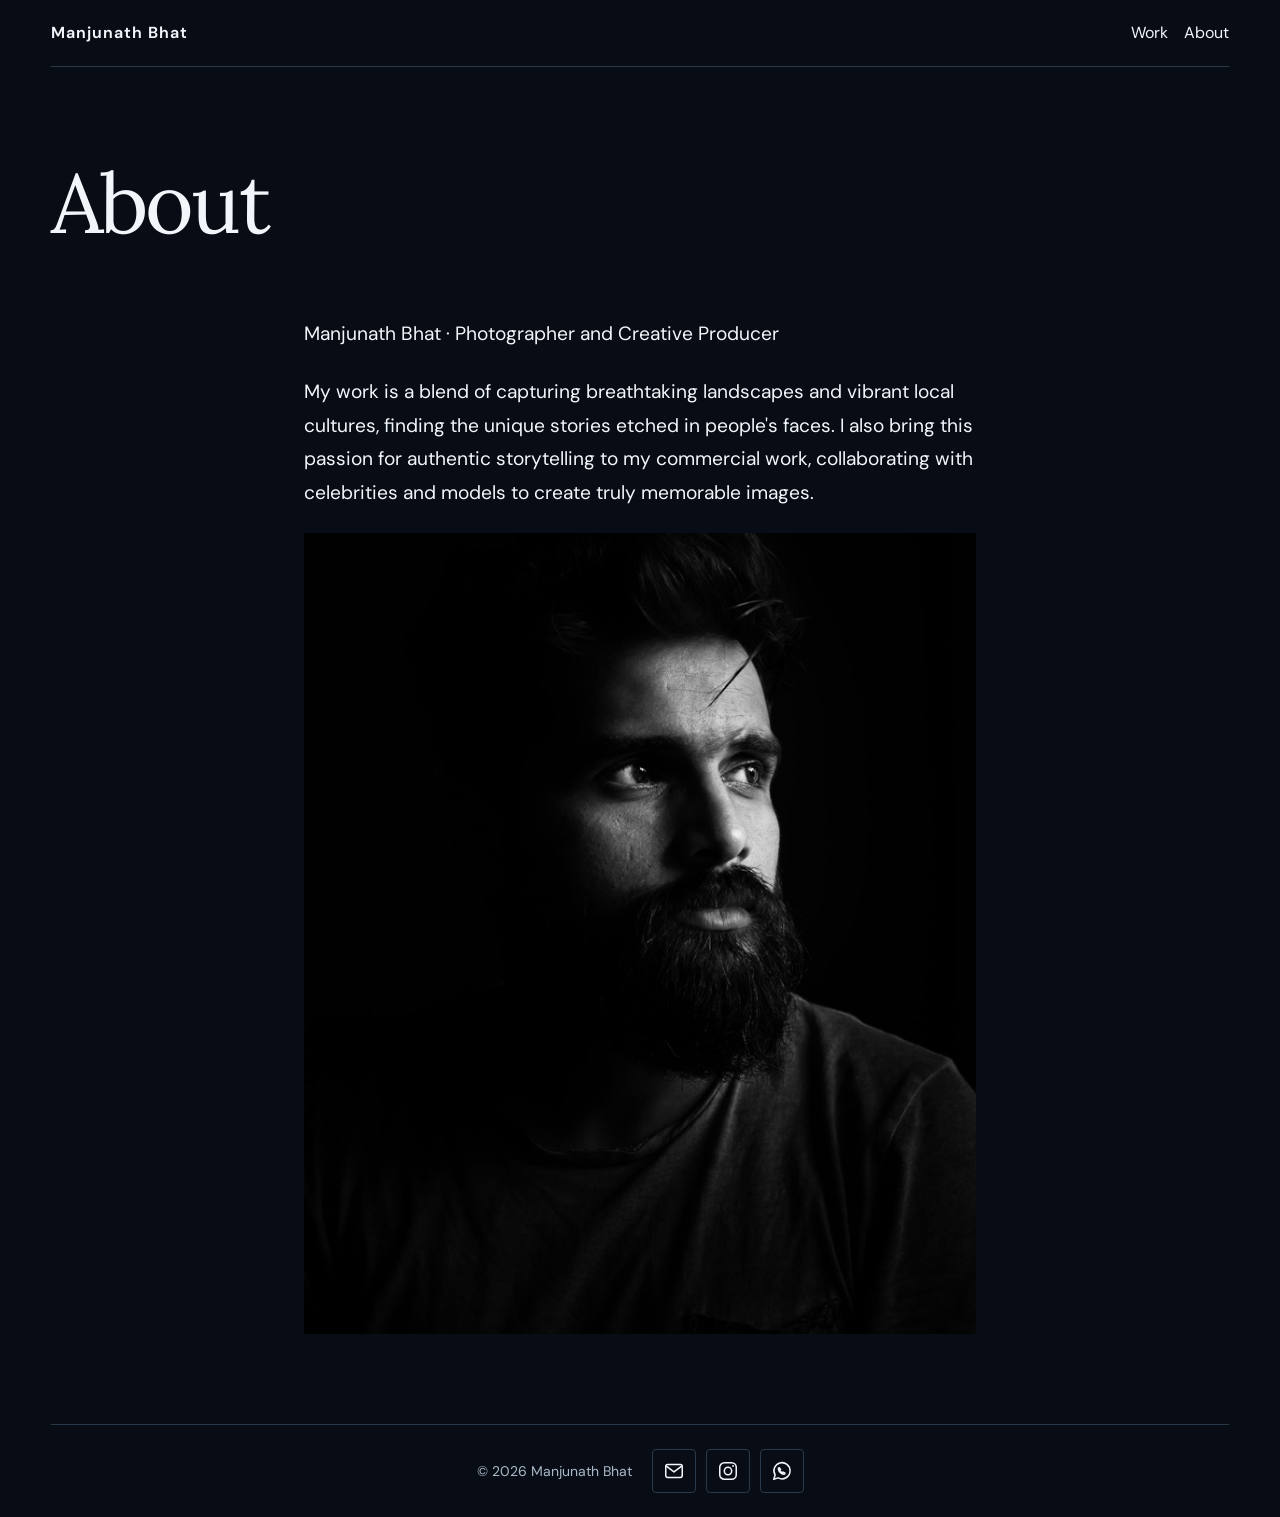
==== about/index.html @ da2486ea "Updated from Publii" ====
<!doctype html><html lang="en-in"><head><meta charset="utf-8"><meta name="viewport" content="width=device-width,initial-scale=1"><title>About - Manjunath Bhat</title><meta name="description" content="Manjunath Bhat · Photographer and Creative Producer My work is a blend of capturing breathtaking landscapes and vibrant local cultures, finding the unique stories etched in people&#x27;s faces. I also bring this passion for authentic storytelling to my commercial work, collaborating with celebrities and models&amp;hellip;"><link rel="canonical" href="https://vinayakakv.github.io/manz-photography/about/"><meta property="og:title" content="About"><meta property="og:site_name" content="Manjunath Bhat"><meta property="og:description" content="Manjunath Bhat · Photographer and Creative Producer My work is a blend of capturing breathtaking landscapes and vibrant local cultures, finding the unique stories etched in people&#x27;s faces. I also bring this passion for authentic storytelling to my commercial work, collaborating with celebrities and models&amp;hellip;"><meta property="og:url" content="https://vinayakakv.github.io/manz-photography/about/"><meta property="og:type" content="article"><script type="application/ld+json">{"@context":"http://schema.org","@type":"Article","mainEntityOfPage":{"@type":"WebPage","@id":"https://vinayakakv.github.io/manz-photography/about/"},"headline":"About","datePublished":"2026-11-22T21:52+05:30","dateModified":"2026-11-22T21:52+05:30","description":"Manjunath Bhat · Photographer and Creative Producer My work is a blend of capturing breathtaking landscapes and vibrant local cultures, finding the unique stories etched in people's faces. I also bring this passion for authentic storytelling to my commercial work, collaborating with celebrities and models&hellip;","author":{"@type":"Person","name":"Manjunath Bhat"},"publisher":{"@type":"Organization","name":"Manjunath Bhat"}}</script><link rel="stylesheet" href="https://vinayakakv.github.io/manz-photography/assets/css/style.css?v&#x3D;6445392e3e506c44753714ee57404870"><meta name="generator" content="Publii Open-Source CMS for Static Site"></head><body><a class="skip-link" href="#main">Skip to content</a><header class="site-header site-width"><a class="site-name" href="https://vinayakakv.github.io/manz-photography/">Manjunath Bhat</a><nav class="site-navigation" aria-label="Main navigation"><ul class="site-navigation__list"><li><a href="https://vinayakakv.github.io/manz-photography/work/">Work</a></li><li><a href="https://vinayakakv.github.io/manz-photography/about/">About</a></li></ul></nav></header><main id="main" class="site-width"><article><header class="page-intro"><h1>About</h1></header><div class="expedition-body portfolio-page__body"><p>Manjunath Bhat · Photographer and Creative Producer</p><p>My work is a blend of capturing breathtaking landscapes and vibrant local cultures, finding the unique stories etched in people's faces. I also bring this passion for authentic storytelling to my commercial work, collaborating with celebrities and models to create truly memorable images.</p><div class="gallery-wrapper"><div class="gallery" data-columns="1"><figure class="gallery__item"><a href="https://vinayakakv.github.io/manz-photography/media/posts/8/gallery/about-01.jpg" data-size="1280x1525"><img loading="lazy" src="https://vinayakakv.github.io/manz-photography/media/posts/8/gallery/about-01-thumbnail.jpg" height="858" width="720" alt="Black-and-white portrait of Manjunath Bhat"></a></figure></div></div></div></article></main><footer class="site-footer site-width"><p>&copy; 2026 Manjunath Bhat</p><ul class="contact-links" aria-label="Contact links"><li><a href="mailto:manzfotography@gmail.com" aria-label="Email" title="Email"><svg viewBox="0 0 24 24" aria-hidden="true" focusable="false"><rect x="3" y="5" width="18" height="14" rx="2"/><path d="m4 7 8 6 8-6"/></svg></a></li><li><a href="https://www.instagram.com/manz_fotography" aria-label="Instagram" title="Instagram"><svg viewBox="0 0 24 24" aria-hidden="true" focusable="false"><rect x="3" y="3" width="18" height="18" rx="5"/><circle cx="12" cy="12" r="4"/><circle cx="17.5" cy="6.5" r="1" fill="currentColor" stroke="none"/></svg></a></li><li><a href="https://wa.me/919986146924" aria-label="Chat on WhatsApp" title="WhatsApp"><svg viewBox="0 0 24 24" aria-hidden="true" focusable="false"><path d="M20.8 11.8a8.8 8.8 0 0 1-13 7.7L3 21l1.5-4.7a8.8 8.8 0 1 1 16.3-4.5Z"/><path d="M9 8.4c-.6 0-1 .5-1 1.1 0 2.6 3.4 6 6 6 .7 0 1.2-.5 1.2-1.1l-2-1.2-.8.8a7.5 7.5 0 0 1-2.8-2.8l.8-.8L9 8.4Z"/></svg></a></li></ul></footer><dialog class="gallery-lightbox" aria-label="Photo gallery"><div class="gallery-lightbox__toolbar"><span class="gallery-lightbox__status" role="status" aria-atomic="true"></span><form method="dialog"><button class="gallery-lightbox__button" type="submit" autofocus>Close</button></form></div><figure class="gallery-lightbox__photo"><img alt=""><figcaption hidden></figcaption></figure><div class="gallery-lightbox__navigation" hidden><button class="gallery-lightbox__button" type="button" data-step="-1">Previous</button> <button class="gallery-lightbox__button" type="button" data-step="1">Next</button></div></dialog><script defer="defer" src="https://vinayakakv.github.io/manz-photography/assets/js/masonry.js?v&#x3D;1c2d0422f53501d227381b5d76f592fc"></script><script defer="defer" src="https://vinayakakv.github.io/manz-photography/assets/js/gallery-lightbox.js?v&#x3D;3862827126931f8d3665275a5302e792"></script></body></html>
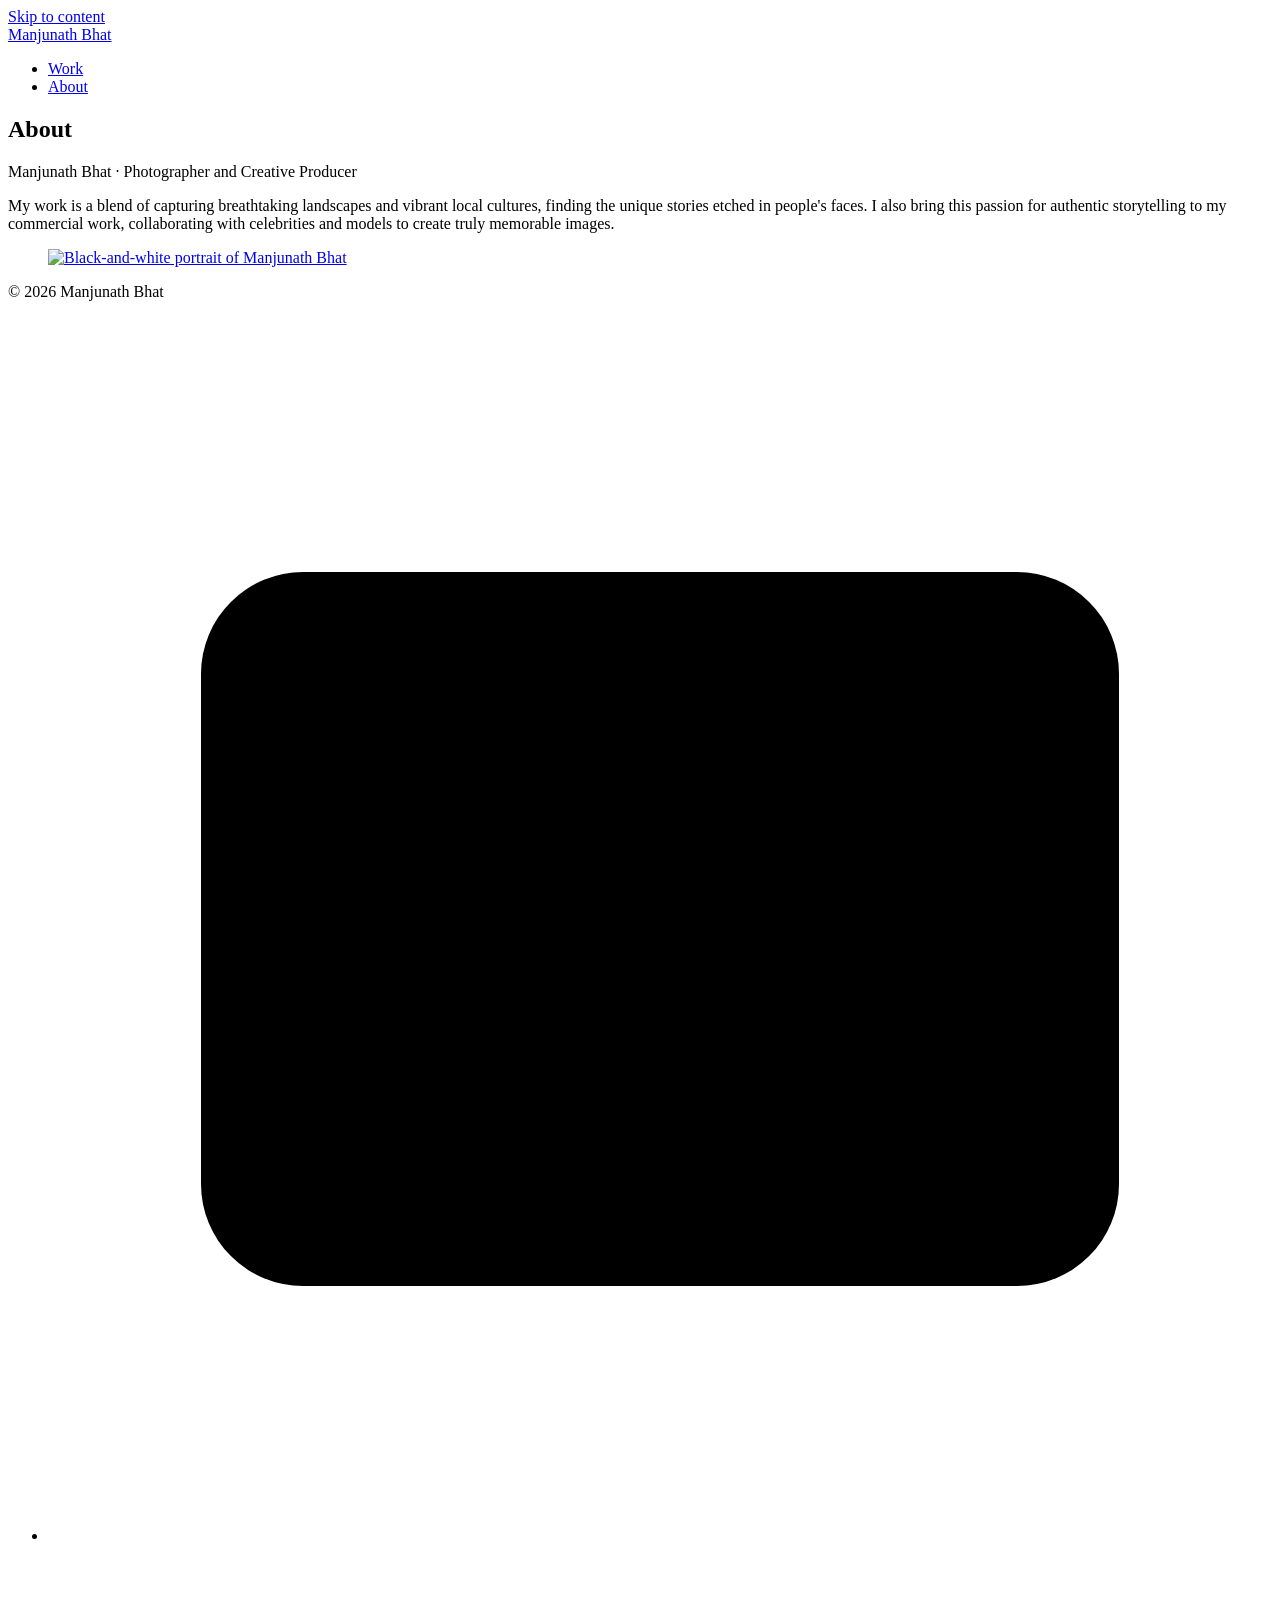
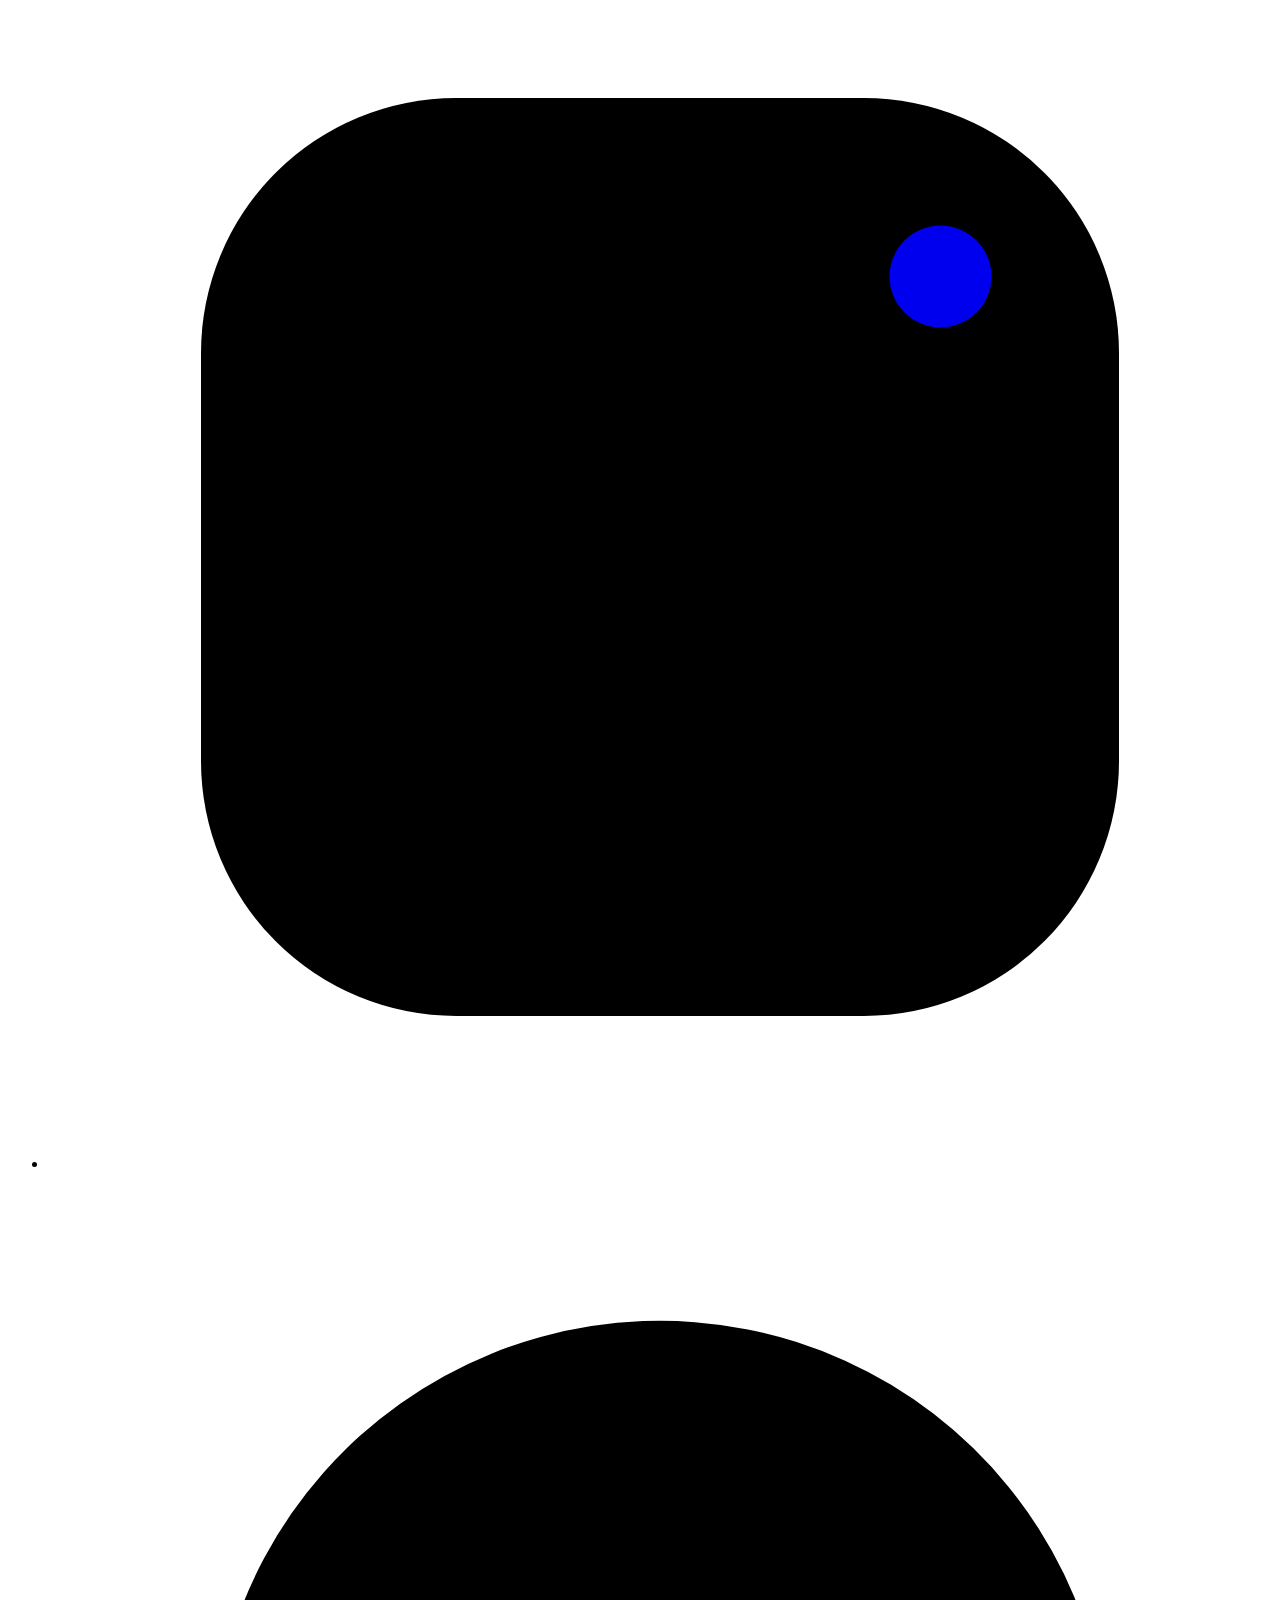
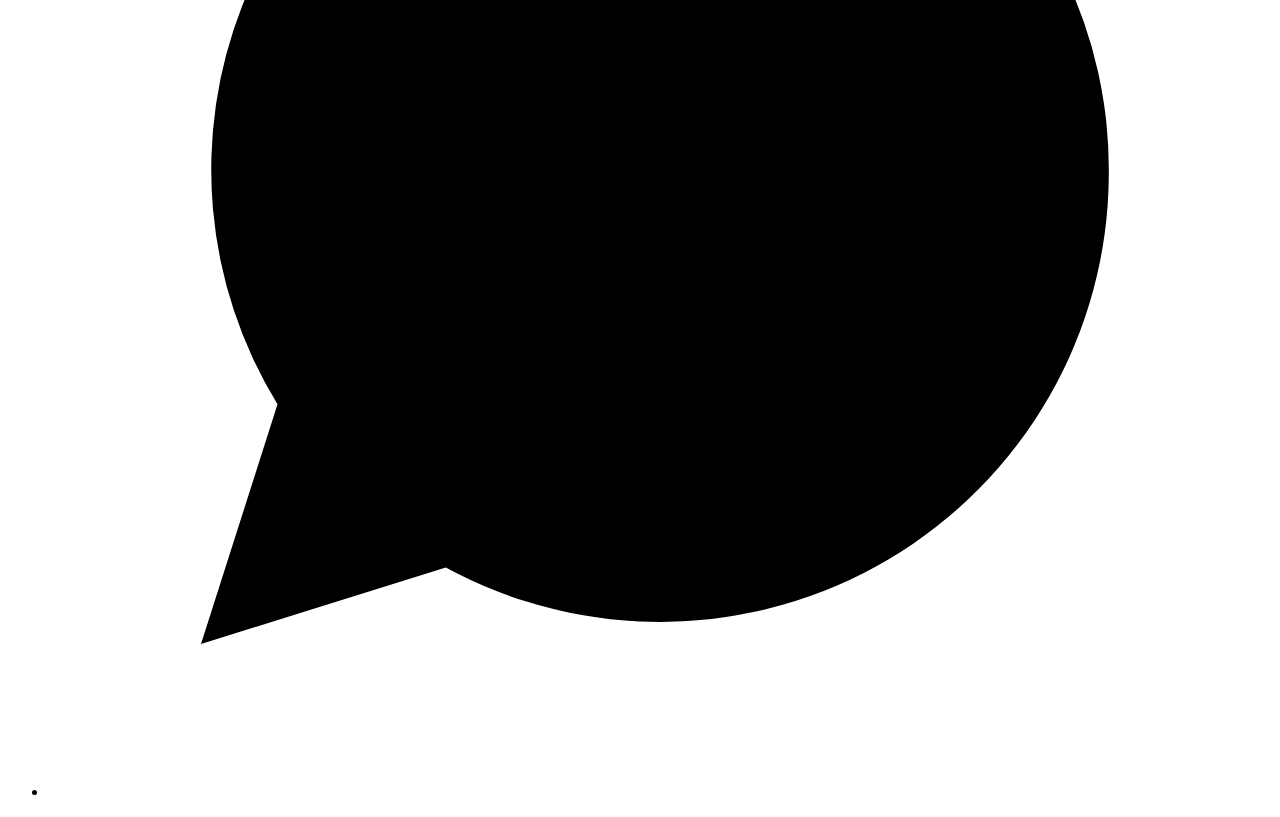
==== commit d89400ef: "Updated from Publii" ====
--- a/about/index.html
+++ b/about/index.html
@@ -1 +1 @@
-<!doctype html><html lang="en-in"><head><meta charset="utf-8"><meta name="viewport" content="width=device-width,initial-scale=1"><title>About - Manjunath Bhat</title><meta name="description" content="Manjunath Bhat · Photographer and Creative Producer My work is a blend of capturing breathtaking landscapes and vibrant local cultures, finding the unique stories etched in people&#x27;s faces. I also bring this passion for authentic storytelling to my commercial work, collaborating with celebrities and models&amp;hellip;"><link rel="canonical" href="https://vinayakakv.github.io/manz-photography/about/"><meta property="og:title" content="About"><meta property="og:site_name" content="Manjunath Bhat"><meta property="og:description" content="Manjunath Bhat · Photographer and Creative Producer My work is a blend of capturing breathtaking landscapes and vibrant local cultures, finding the unique stories etched in people&#x27;s faces. I also bring this passion for authentic storytelling to my commercial work, collaborating with celebrities and models&amp;hellip;"><meta property="og:url" content="https://vinayakakv.github.io/manz-photography/about/"><meta property="og:type" content="article"><script type="application/ld+json">{"@context":"http://schema.org","@type":"Article","mainEntityOfPage":{"@type":"WebPage","@id":"https://vinayakakv.github.io/manz-photography/about/"},"headline":"About","datePublished":"2026-11-22T21:52+05:30","dateModified":"2026-11-22T21:52+05:30","description":"Manjunath Bhat · Photographer and Creative Producer My work is a blend of capturing breathtaking landscapes and vibrant local cultures, finding the unique stories etched in people's faces. I also bring this passion for authentic storytelling to my commercial work, collaborating with celebrities and models&hellip;","author":{"@type":"Person","name":"Manjunath Bhat"},"publisher":{"@type":"Organization","name":"Manjunath Bhat"}}</script><link rel="stylesheet" href="https://vinayakakv.github.io/manz-photography/assets/css/style.css?v&#x3D;6445392e3e506c44753714ee57404870"><meta name="generator" content="Publii Open-Source CMS for Static Site"></head><body><a class="skip-link" href="#main">Skip to content</a><header class="site-header site-width"><a class="site-name" href="https://vinayakakv.github.io/manz-photography/">Manjunath Bhat</a><nav class="site-navigation" aria-label="Main navigation"><ul class="site-navigation__list"><li><a href="https://vinayakakv.github.io/manz-photography/work/">Work</a></li><li><a href="https://vinayakakv.github.io/manz-photography/about/">About</a></li></ul></nav></header><main id="main" class="site-width"><article><header class="page-intro"><h1>About</h1></header><div class="expedition-body portfolio-page__body"><p>Manjunath Bhat · Photographer and Creative Producer</p><p>My work is a blend of capturing breathtaking landscapes and vibrant local cultures, finding the unique stories etched in people's faces. I also bring this passion for authentic storytelling to my commercial work, collaborating with celebrities and models to create truly memorable images.</p><div class="gallery-wrapper"><div class="gallery" data-columns="1"><figure class="gallery__item"><a href="https://vinayakakv.github.io/manz-photography/media/posts/8/gallery/about-01.jpg" data-size="1280x1525"><img loading="lazy" src="https://vinayakakv.github.io/manz-photography/media/posts/8/gallery/about-01-thumbnail.jpg" height="858" width="720" alt="Black-and-white portrait of Manjunath Bhat"></a></figure></div></div></div></article></main><footer class="site-footer site-width"><p>&copy; 2026 Manjunath Bhat</p><ul class="contact-links" aria-label="Contact links"><li><a href="mailto:manzfotography@gmail.com" aria-label="Email" title="Email"><svg viewBox="0 0 24 24" aria-hidden="true" focusable="false"><rect x="3" y="5" width="18" height="14" rx="2"/><path d="m4 7 8 6 8-6"/></svg></a></li><li><a href="https://www.instagram.com/manz_fotography" aria-label="Instagram" title="Instagram"><svg viewBox="0 0 24 24" aria-hidden="true" focusable="false"><rect x="3" y="3" width="18" height="18" rx="5"/><circle cx="12" cy="12" r="4"/><circle cx="17.5" cy="6.5" r="1" fill="currentColor" stroke="none"/></svg></a></li><li><a href="https://wa.me/919986146924" aria-label="Chat on WhatsApp" title="WhatsApp"><svg viewBox="0 0 24 24" aria-hidden="true" focusable="false"><path d="M20.8 11.8a8.8 8.8 0 0 1-13 7.7L3 21l1.5-4.7a8.8 8.8 0 1 1 16.3-4.5Z"/><path d="M9 8.4c-.6 0-1 .5-1 1.1 0 2.6 3.4 6 6 6 .7 0 1.2-.5 1.2-1.1l-2-1.2-.8.8a7.5 7.5 0 0 1-2.8-2.8l.8-.8L9 8.4Z"/></svg></a></li></ul></footer><dialog class="gallery-lightbox" aria-label="Photo gallery"><div class="gallery-lightbox__toolbar"><span class="gallery-lightbox__status" role="status" aria-atomic="true"></span><form method="dialog"><button class="gallery-lightbox__button" type="submit" autofocus>Close</button></form></div><figure class="gallery-lightbox__photo"><img alt=""><figcaption hidden></figcaption></figure><div class="gallery-lightbox__navigation" hidden><button class="gallery-lightbox__button" type="button" data-step="-1">Previous</button> <button class="gallery-lightbox__button" type="button" data-step="1">Next</button></div></dialog><script defer="defer" src="https://vinayakakv.github.io/manz-photography/assets/js/masonry.js?v&#x3D;1c2d0422f53501d227381b5d76f592fc"></script><script defer="defer" src="https://vinayakakv.github.io/manz-photography/assets/js/gallery-lightbox.js?v&#x3D;3862827126931f8d3665275a5302e792"></script></body></html>+<!doctype html><html lang="en-in"><head><meta charset="utf-8"><meta name="viewport" content="width=device-width,initial-scale=1"><title>About - Manjunath Bhat</title><meta name="description" content="Manjunath Bhat · Photographer and Creative Producer My work is a blend of capturing breathtaking landscapes and vibrant local cultures, finding the unique stories etched in people&#x27;s faces. I also bring this passion for authentic storytelling to my commercial work, collaborating with celebrities and models&amp;hellip;"><link rel="canonical" href="https://manjunathbhatphotography.in/about/"><meta property="og:title" content="About"><meta property="og:site_name" content="Manjunath Bhat"><meta property="og:description" content="Manjunath Bhat · Photographer and Creative Producer My work is a blend of capturing breathtaking landscapes and vibrant local cultures, finding the unique stories etched in people&#x27;s faces. I also bring this passion for authentic storytelling to my commercial work, collaborating with celebrities and models&amp;hellip;"><meta property="og:url" content="https://manjunathbhatphotography.in/about/"><meta property="og:type" content="article"><script type="application/ld+json">{"@context":"http://schema.org","@type":"Article","mainEntityOfPage":{"@type":"WebPage","@id":"https://manjunathbhatphotography.in/about/"},"headline":"About","datePublished":"2026-11-22T21:52+05:30","dateModified":"2026-11-22T21:52+05:30","description":"Manjunath Bhat · Photographer and Creative Producer My work is a blend of capturing breathtaking landscapes and vibrant local cultures, finding the unique stories etched in people's faces. I also bring this passion for authentic storytelling to my commercial work, collaborating with celebrities and models&hellip;","author":{"@type":"Person","name":"Manjunath Bhat"},"publisher":{"@type":"Organization","name":"Manjunath Bhat"}}</script><link rel="stylesheet" href="https://manjunathbhatphotography.in/assets/css/style.css?v&#x3D;6445392e3e506c44753714ee57404870"><meta name="generator" content="Publii Open-Source CMS for Static Site"></head><body><a class="skip-link" href="#main">Skip to content</a><header class="site-header site-width"><a class="site-name" href="https://manjunathbhatphotography.in/">Manjunath Bhat</a><nav class="site-navigation" aria-label="Main navigation"><ul class="site-navigation__list"><li><a href="https://manjunathbhatphotography.in/work/">Work</a></li><li><a href="https://manjunathbhatphotography.in/about/">About</a></li></ul></nav></header><main id="main" class="site-width"><article><header class="page-intro"><h1>About</h1></header><div class="expedition-body portfolio-page__body"><p>Manjunath Bhat · Photographer and Creative Producer</p><p>My work is a blend of capturing breathtaking landscapes and vibrant local cultures, finding the unique stories etched in people's faces. I also bring this passion for authentic storytelling to my commercial work, collaborating with celebrities and models to create truly memorable images.</p><div class="gallery-wrapper"><div class="gallery" data-columns="1"><figure class="gallery__item"><a href="https://manjunathbhatphotography.in/media/posts/8/gallery/about-01.jpg" data-size="1280x1525"><img loading="lazy" src="https://manjunathbhatphotography.in/media/posts/8/gallery/about-01-thumbnail.jpg" height="858" width="720" alt="Black-and-white portrait of Manjunath Bhat"></a></figure></div></div></div></article></main><footer class="site-footer site-width"><p>&copy; 2026 Manjunath Bhat</p><ul class="contact-links" aria-label="Contact links"><li><a href="mailto:manzfotography@gmail.com" aria-label="Email" title="Email"><svg viewBox="0 0 24 24" aria-hidden="true" focusable="false"><rect x="3" y="5" width="18" height="14" rx="2"/><path d="m4 7 8 6 8-6"/></svg></a></li><li><a href="https://www.instagram.com/manz_fotography" aria-label="Instagram" title="Instagram"><svg viewBox="0 0 24 24" aria-hidden="true" focusable="false"><rect x="3" y="3" width="18" height="18" rx="5"/><circle cx="12" cy="12" r="4"/><circle cx="17.5" cy="6.5" r="1" fill="currentColor" stroke="none"/></svg></a></li><li><a href="https://wa.me/919986146924" aria-label="Chat on WhatsApp" title="WhatsApp"><svg viewBox="0 0 24 24" aria-hidden="true" focusable="false"><path d="M20.8 11.8a8.8 8.8 0 0 1-13 7.7L3 21l1.5-4.7a8.8 8.8 0 1 1 16.3-4.5Z"/><path d="M9 8.4c-.6 0-1 .5-1 1.1 0 2.6 3.4 6 6 6 .7 0 1.2-.5 1.2-1.1l-2-1.2-.8.8a7.5 7.5 0 0 1-2.8-2.8l.8-.8L9 8.4Z"/></svg></a></li></ul></footer><dialog class="gallery-lightbox" aria-label="Photo gallery"><div class="gallery-lightbox__toolbar"><span class="gallery-lightbox__status" role="status" aria-atomic="true"></span><form method="dialog"><button class="gallery-lightbox__button" type="submit" autofocus>Close</button></form></div><figure class="gallery-lightbox__photo"><img alt=""><figcaption hidden></figcaption></figure><div class="gallery-lightbox__navigation" hidden><button class="gallery-lightbox__button" type="button" data-step="-1">Previous</button> <button class="gallery-lightbox__button" type="button" data-step="1">Next</button></div></dialog><script defer="defer" src="https://manjunathbhatphotography.in/assets/js/masonry.js?v&#x3D;1c2d0422f53501d227381b5d76f592fc"></script><script defer="defer" src="https://manjunathbhatphotography.in/assets/js/gallery-lightbox.js?v&#x3D;3862827126931f8d3665275a5302e792"></script></body></html>
